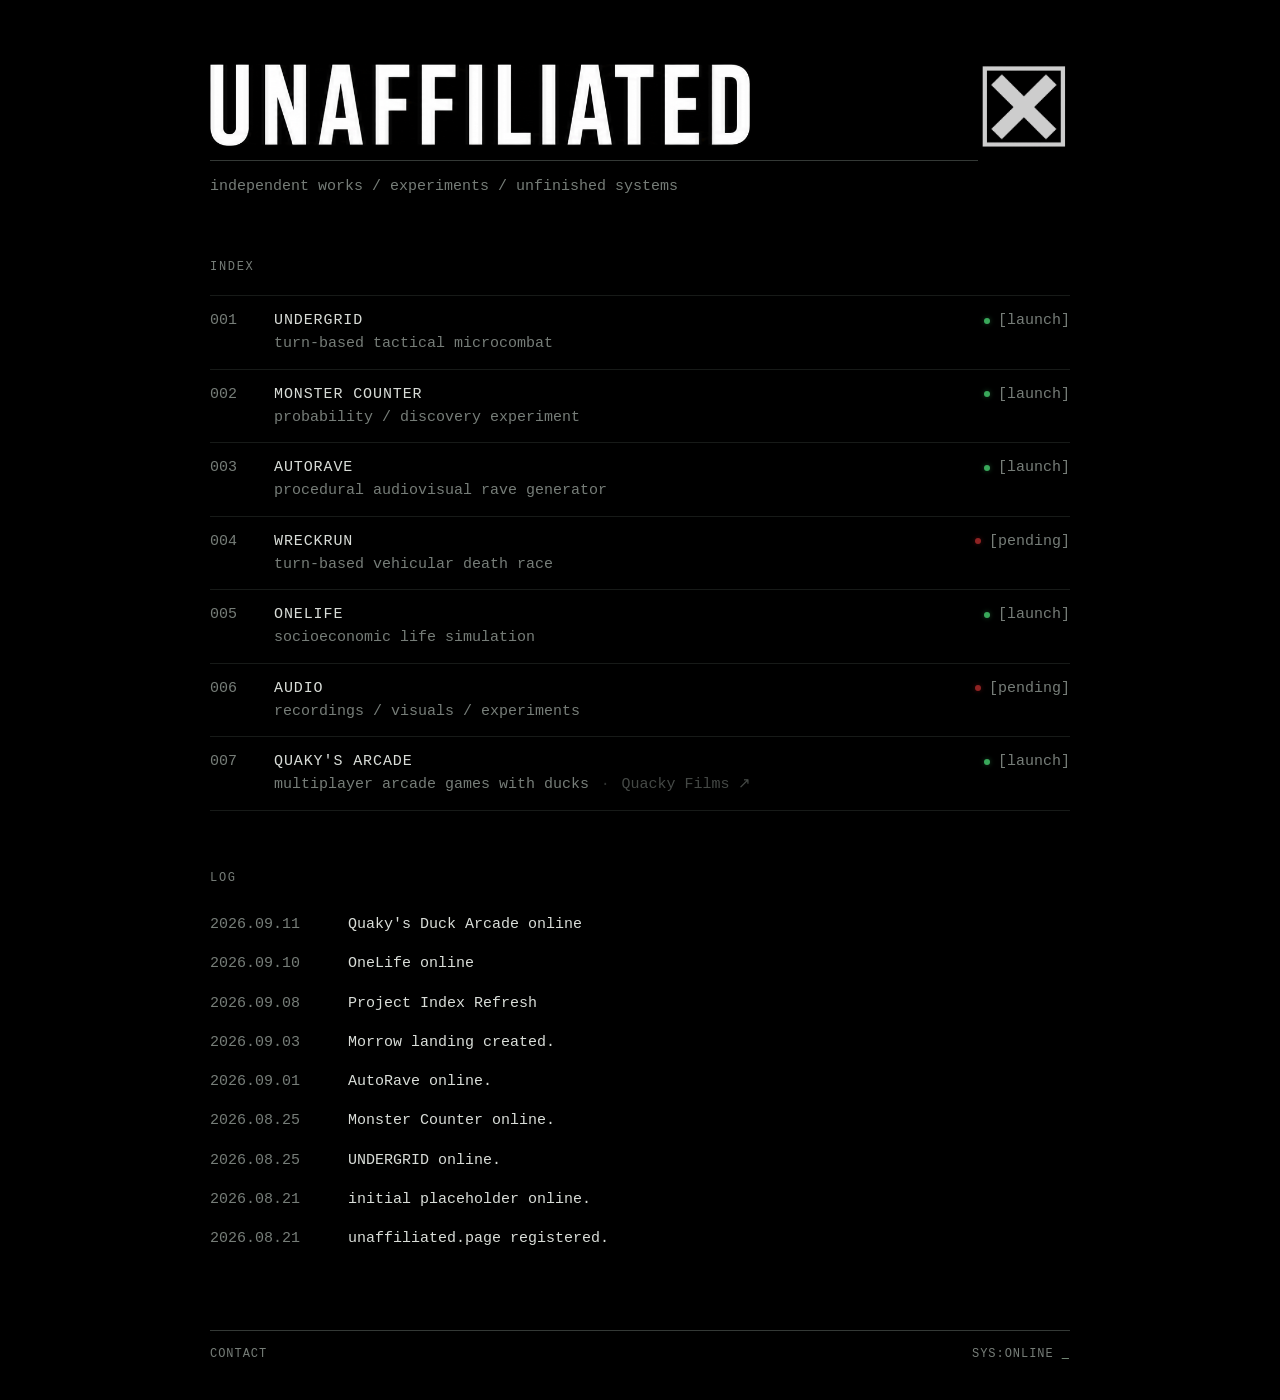
==== index.html @ ff3fe113 "New title font and logo resize" ====
<!doctype html>
<html lang="en">
<head>
  <meta charset="utf-8" />
  <meta name="viewport" content="width=device-width, initial-scale=1" />
  <meta name="theme-color" content="#000000" />
  <meta name="description" content="UNAFFILIATED — independent works, experiments, and unfinished systems." />
  <title>UNAFFILIATED</title>
  <link rel="icon" type="image/png" href="favicon.png" />
  <link rel="stylesheet" href="style.css" />
  <style>
    .quacky-separator {
      opacity: .4;
      margin: 0 .18em;
    }
    .quacky-films-link {
      opacity: .58;
      cursor: pointer;
      white-space: nowrap;
    }
    .quacky-films-link:hover,
    .quacky-films-link:focus-visible {
      opacity: 1;
      text-decoration: underline;
      text-underline-offset: .14em;
      outline: none;
    }

    .brand-logo {
      display: block;
      width: min(540px, calc(100% - 30px));
      height: auto;
      margin: 0;
    }

    @media (max-width: 640px) {
      .brand-logo {
        width: min(360px, calc(100% - 8px));
      }
    }

    @media (min-width: 641px) {
      .masthead .x-mark {
        width: 122px;
        height: 122px;
        top: -18px;
        right: -15px;
      }
    }
  </style>
</head>
<body>
  <main class="shell">
    <header class="masthead">
      <img class="x-mark" src="x-mark.png" alt="" aria-hidden="true" />
      <img class="brand-logo" src="unaffiliated-wordmark.png" alt="UNAFFILIATED" />
      <div class="rule"></div>
      <p class="tagline">independent works / experiments / unfinished systems</p>
    </header>

    <section class="section">
      <div class="section-label">INDEX</div>

      

      <a class="project active" href="https://undergrid.unaffiliated.page" aria-label="Launch Undergrid">
        <span class="project-id">001</span>
        <span class="project-body">
          <span class="project-title">UNDERGRID</span>
          <span class="project-desc">turn-based tactical microcombat</span>
        </span>
        <span class="project-action">[launch]</span>
      </a>

      <a class="project active" href="https://monster-counter.unaffiliated.page" aria-label="Launch Monster Counter">
        <span class="project-id">002</span>
        <span class="project-body">
          <span class="project-title">MONSTER COUNTER</span>
          <span class="project-desc">probability / discovery experiment</span>
        </span>
        <span class="project-action">[launch]</span>
      </a>

      <a class="project active" href="https://autorave.unaffiliated.page" aria-label="Launch AutoRave">
        <span class="project-id">003</span>
        <span class="project-body">
          <span class="project-title">AUTORAVE</span>
          <span class="project-desc">procedural audiovisual rave generator</span>
        </span>
        <span class="project-action">[launch]</span>
      </a>

      <a class="project pending" href="#" aria-label="WreckRun placeholder link">
        <span class="project-id">004</span>
        <span class="project-body">
          <span class="project-title">WRECKRUN</span>
          <span class="project-desc">turn-based vehicular death race</span>
        </span>
        <span class="project-action">[launch]</span>
      </a>

      <a class="project active" href="https://onelife.unaffiliated.page" aria-label="Launch ONE LIFE">
        <span class="project-id">005</span>
        <span class="project-body">
          <span class="project-title">ONELIFE</span>
          <span class="project-desc">socioeconomic life simulation</span>
        </span>
        <span class="project-action">[launch]</span>
      </a>

      <a class="project pending" href="/music/">
        <span class="project-id">006</span>
        <span class="project-body">
          <span class="project-title">AUDIO</span>
          <span class="project-desc">recordings / visuals / experiments</span>
        </span>
        <span class="project-action">[listen]</span>
      </a>

      <a class="project active" href="https://quakys-arcade.unaffiliated.page" aria-label="Launch Quaky's Arcade">
        <span class="project-id">007</span>
        <span class="project-body">
          <span class="project-title">QUAKY'S ARCADE</span>
          <span class="project-desc">multiplayer arcade games with ducks <span class="quacky-separator">·</span> <span class="quacky-films-link" role="link" tabindex="0" data-href="https://www.youtube.com/@Quacky_films">Quacky Films ↗</span></span>
        </span>
        <span class="project-action">[launch]</span>
      </a>
    </section>

    <section class="section log">
      <div class="section-label">LOG</div>

      <article class="log-entry">
        <time datetime="2026-09-11">2026.09.11</time>
        <p>Quaky's Duck Arcade online</p>
      </article>

      <article class="log-entry">
        <time datetime="2026-09-10">2026.09.10</time>
        <p>OneLife online</p>
      </article>
      
      <article class="log-entry">
        <time datetime="2026-09-08">2026.09.08</time>
        <p>Project Index Refresh</p>
      </article>

      <article class="log-entry">
        <time datetime="2026-09-03">2026.09.03</time>
        <p>Morrow landing created.</p>
      </article>

      <article class="log-entry">
        <time datetime="2026-09-01">2026.09.01</time>
        <p>AutoRave online.</p>
      </article>

      <article class="log-entry">
        <time datetime="2026-08-25">2026.08.25</time>
        <p>Monster Counter online.</p>
      </article>

      <article class="log-entry">
        <time datetime="2026-08-25">2026.08.25</time>
        <p>UNDERGRID online.</p>
      </article>

      <article class="log-entry">
        <time datetime="2026-08-21">2026.08.21</time>
        <p>initial placeholder online.</p>
      </article>

      <article class="log-entry">
        <time datetime="2026-08-21">2026.08.21</time>
        <p>unaffiliated.page registered.</p>
      </article>
    </section>

    <footer>
      <div class="rule"></div>
      <div class="footer-row">
        <a href="contact.html">CONTACT</a>
        <span class="status">SYS:ONLINE <span class="cursor" aria-hidden="true">_</span></span>
      </div>
    </footer>
  </main>

  <script src="script.js"></script>
  <script>
    document.querySelectorAll('.quacky-films-link').forEach(function (link) {
      function openQuackyFilms(event) {
        event.preventDefault();
        event.stopPropagation();
        window.open(link.dataset.href, '_blank', 'noopener,noreferrer');
      }
      link.addEventListener('click', openQuackyFilms);
      link.addEventListener('keydown', function (event) {
        if (event.key === 'Enter' || event.key === ' ') openQuackyFilms(event);
      });
    });
  </script>

</body>
</html>
---- style.css ----
:root {
  --bg: #000;
  --fg: #d9ddd8;
  --muted: #767d78;
  --dim: #343936;
  --accent: #b9d8bd;
  --max-width: 860px;
}

* {
  box-sizing: border-box;
}

html {
  background: var(--bg);
  color-scheme: dark;
}

body {
  margin: 0;
  min-height: 100vh;
  background: var(--bg);
  color: var(--fg);
  font-family: "Courier New", Courier, monospace;
  font-size: 15px;
  line-height: 1.55;
  -webkit-font-smoothing: antialiased;
  text-rendering: optimizeLegibility;
}

.shell {
  width: min(calc(100% - 40px), var(--max-width));
  margin: 0 auto;
  padding: 64px 0 36px;
}

.masthead {
  position: relative;
  margin-bottom: 60px;
  padding-right: 92px;
}

.x-mark {
  position: absolute;
  top: -30px;
  right: -15px;
  width: 100px;
  height: 100px;
  object-fit: contain;
  opacity: 0.82;
}

.brand {
  font-size: clamp(32px, 4vw, 48px);
  line-height: 1;
  letter-spacing: 0.16em;
  font-weight: 700;
}

.rule {
  height: 1px;
  background: var(--dim);
  margin: 14px 0;
}

.tagline {
  margin: 0;
  color: var(--muted);
  max-width: 620px;
}

.section {
  margin: 0 0 58px;
}

.section-label {
  color: var(--muted);
  letter-spacing: 0.14em;
  font-size: 12px;
  margin-bottom: 18px;
}

.project {
  display: grid;
  grid-template-columns: 48px 1fr auto;
  gap: 16px;
  align-items: start;
  padding: 13px 0;
  border-top: 1px solid #171a18;
  color: inherit;
  text-decoration: none;
  transition: color 120ms ease, padding-left 120ms ease;
}

.project:last-child {
  border-bottom: 1px solid #171a18;
}

.project:hover,
.project:focus-visible {
  color: var(--accent);
  padding-left: 4px;
  outline: none;
}

.project-id {
  color: var(--muted);
}

.project-body {
  display: flex;
  flex-direction: column;
  min-width: 0;
}

.project-title {
  letter-spacing: 0.06em;
}

.project-desc {
  color: var(--muted);
}

.project-action {
  color: var(--muted);
  white-space: nowrap;
}

.project:hover .project-action,
.project:focus-visible .project-action {
  color: var(--accent);
}

.log-entry {
  display: grid;
  grid-template-columns: 120px 1fr;
  gap: 18px;
  padding: 8px 0;
}

.log-entry time {
  color: var(--muted);
}

.log-entry p {
  margin: 0;
}

footer {
  margin-top: 72px;
}

.footer-row {
  display: flex;
  gap: 24px;
  flex-wrap: wrap;
  align-items: center;
  color: var(--muted);
  font-size: 12px;
  letter-spacing: 0.08em;
}

.status {
  margin-left: auto;
}

.cursor {
  display: inline-block;
  color: var(--accent);
  animation: blink 1.05s steps(1) infinite;
}

@keyframes blink {
  0%, 48% { opacity: 1; }
  49%, 100% { opacity: 0; }
}

@media (max-width: 640px) {
  body {
    font-size: 14px;
  }

  .shell {
    width: min(calc(100% - 28px), var(--max-width));
    padding-top: 36px;
  }

  .masthead {
    margin-bottom: 44px;
    padding-right: 62px;
  }

  .x-mark {
    top: -2px;
    width: 44px;
    height: 44px;
    opacity: 0.82;
  }

  .project {
    grid-template-columns: 38px 1fr;
  }

  .project-action {
    grid-column: 2;
    margin-top: -3px;
  }

  .log-entry {
    grid-template-columns: 1fr;
    gap: 0;
    padding: 10px 0;
  }

  .status {
    width: 100%;
    margin-left: 0;
    margin-top: 8px;
  }
}

@media (prefers-reduced-motion: reduce) {
  .project {
    transition: none;
  }

  .cursor {
    animation: none;
  }
}

/* UNAFFILIATED contact page */
.footer-row a {
  color: inherit;
  text-decoration: none;
}

.footer-row a:hover,
.footer-row a:focus-visible {
  color: var(--accent);
  outline: none;
}

.contact-section {
  min-height: 260px;
}

.contact-copy {
  margin: 0 0 22px;
  color: var(--muted);
}

.contact-address-wrap {
  margin: 0;
}

.contact-address {
  color: var(--fg);
  text-decoration: none;
  letter-spacing: 0.04em;
}

.contact-address:hover,
.contact-address:focus-visible {
  color: var(--accent);
  outline: none;
}
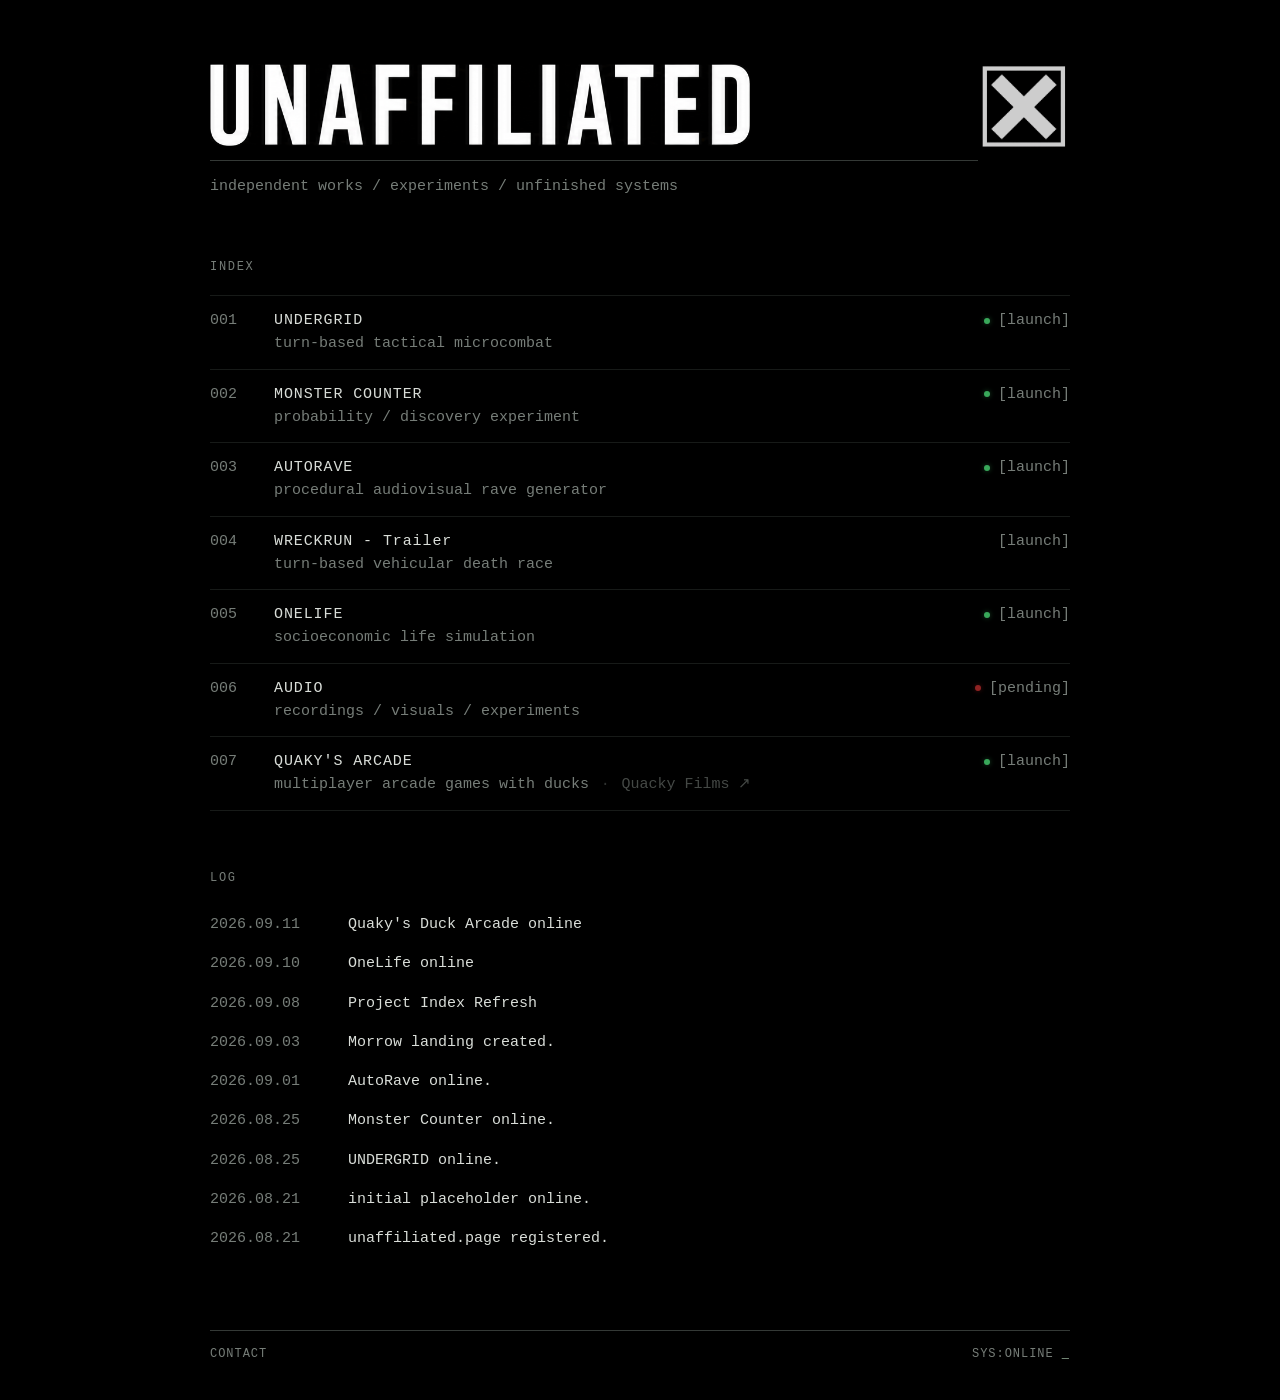
==== commit 270188ec: "launch Wreckrun -trailer" ====
--- a/index.html
+++ b/index.html
@@ -48,6 +48,15 @@
       }
     }
   </style>
+
+  <!-- Vercel Web Analytics -->
+  <script>
+    window.va = window.va || function () {
+      (window.vaq = window.vaq || []).push(arguments);
+    };
+  </script>
+  <script defer src="/_vercel/insights/script.js"></script>
+
 </head>
 <body>
   <main class="shell">
@@ -90,10 +99,10 @@
         <span class="project-action">[launch]</span>
       </a>
 
-      <a class="project pending" href="#" aria-label="WreckRun placeholder link">
+      <a class="project" href="https://wreckrun.unaffiliated.page">
         <span class="project-id">004</span>
         <span class="project-body">
-          <span class="project-title">WRECKRUN</span>
+          <span class="project-title">WRECKRUN - Trailer</span>
           <span class="project-desc">turn-based vehicular death race</span>
         </span>
         <span class="project-action">[launch]</span>
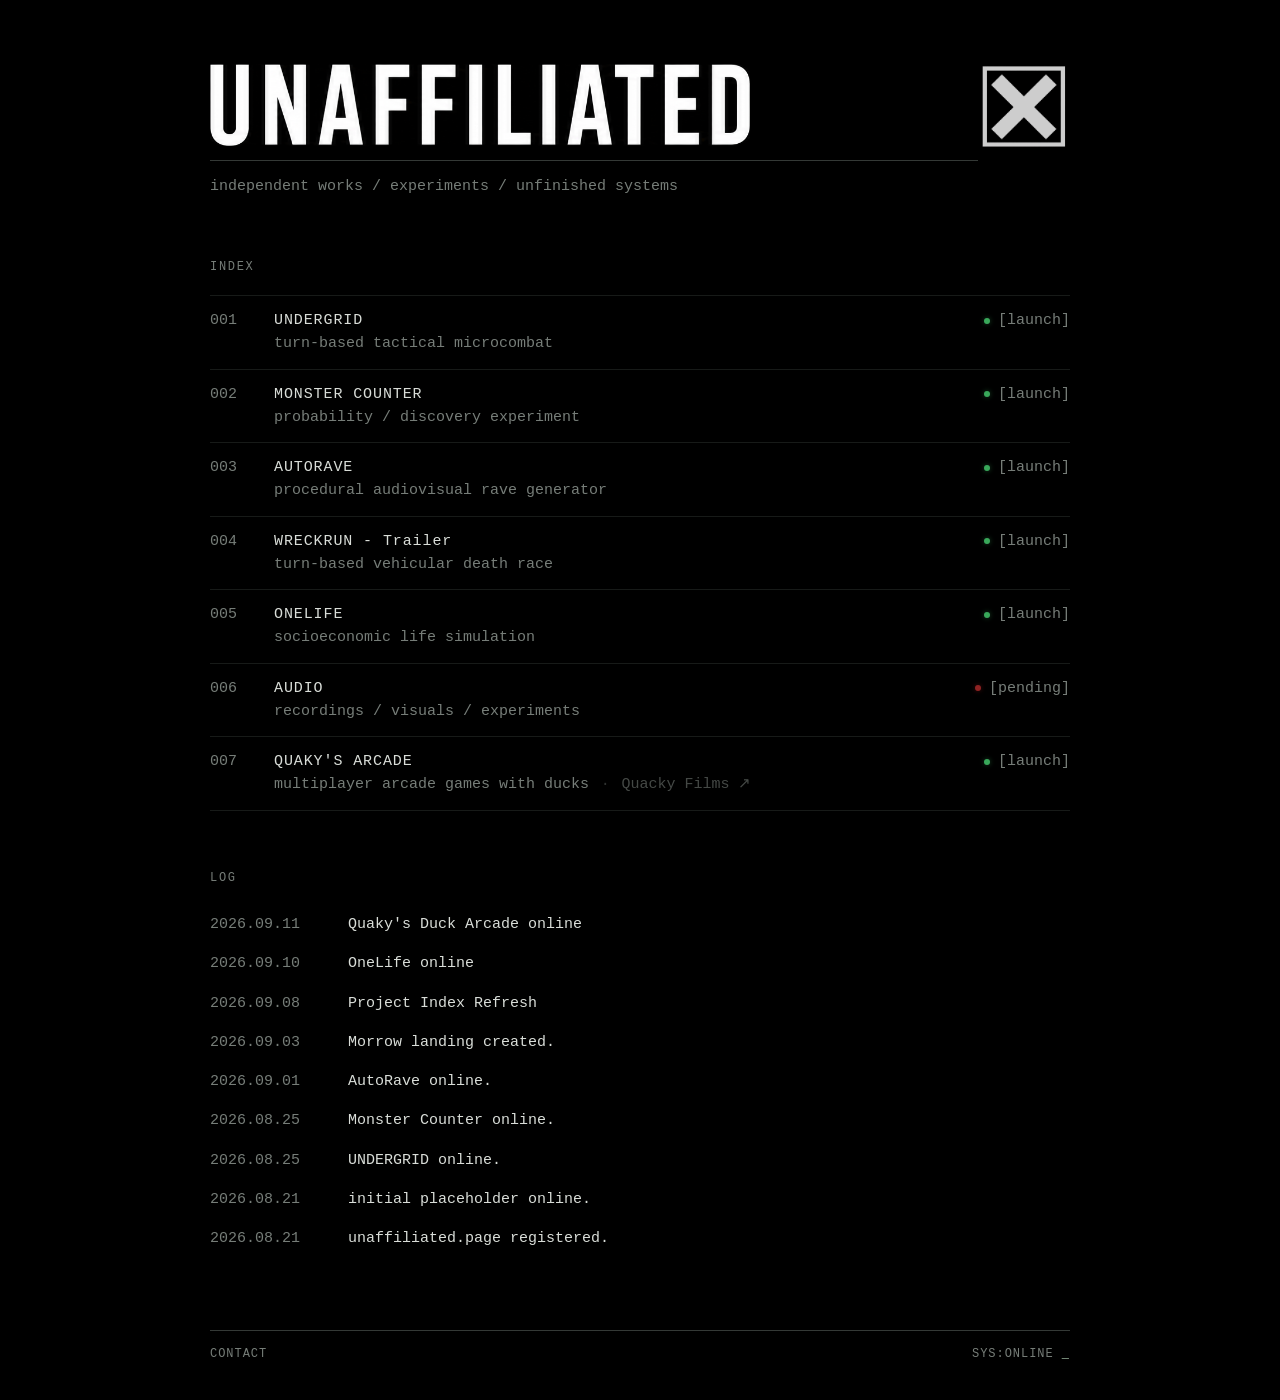
==== commit c7d8ae7c: "Update homepage" ====
--- a/index.html
+++ b/index.html
@@ -99,7 +99,7 @@
         <span class="project-action">[launch]</span>
       </a>
 
-      <a class="project" href="https://wreckrun.unaffiliated.page">
+      <a class="project active" href="https://wreckrun.unaffiliated.page">
         <span class="project-id">004</span>
         <span class="project-body">
           <span class="project-title">WRECKRUN - Trailer</span>
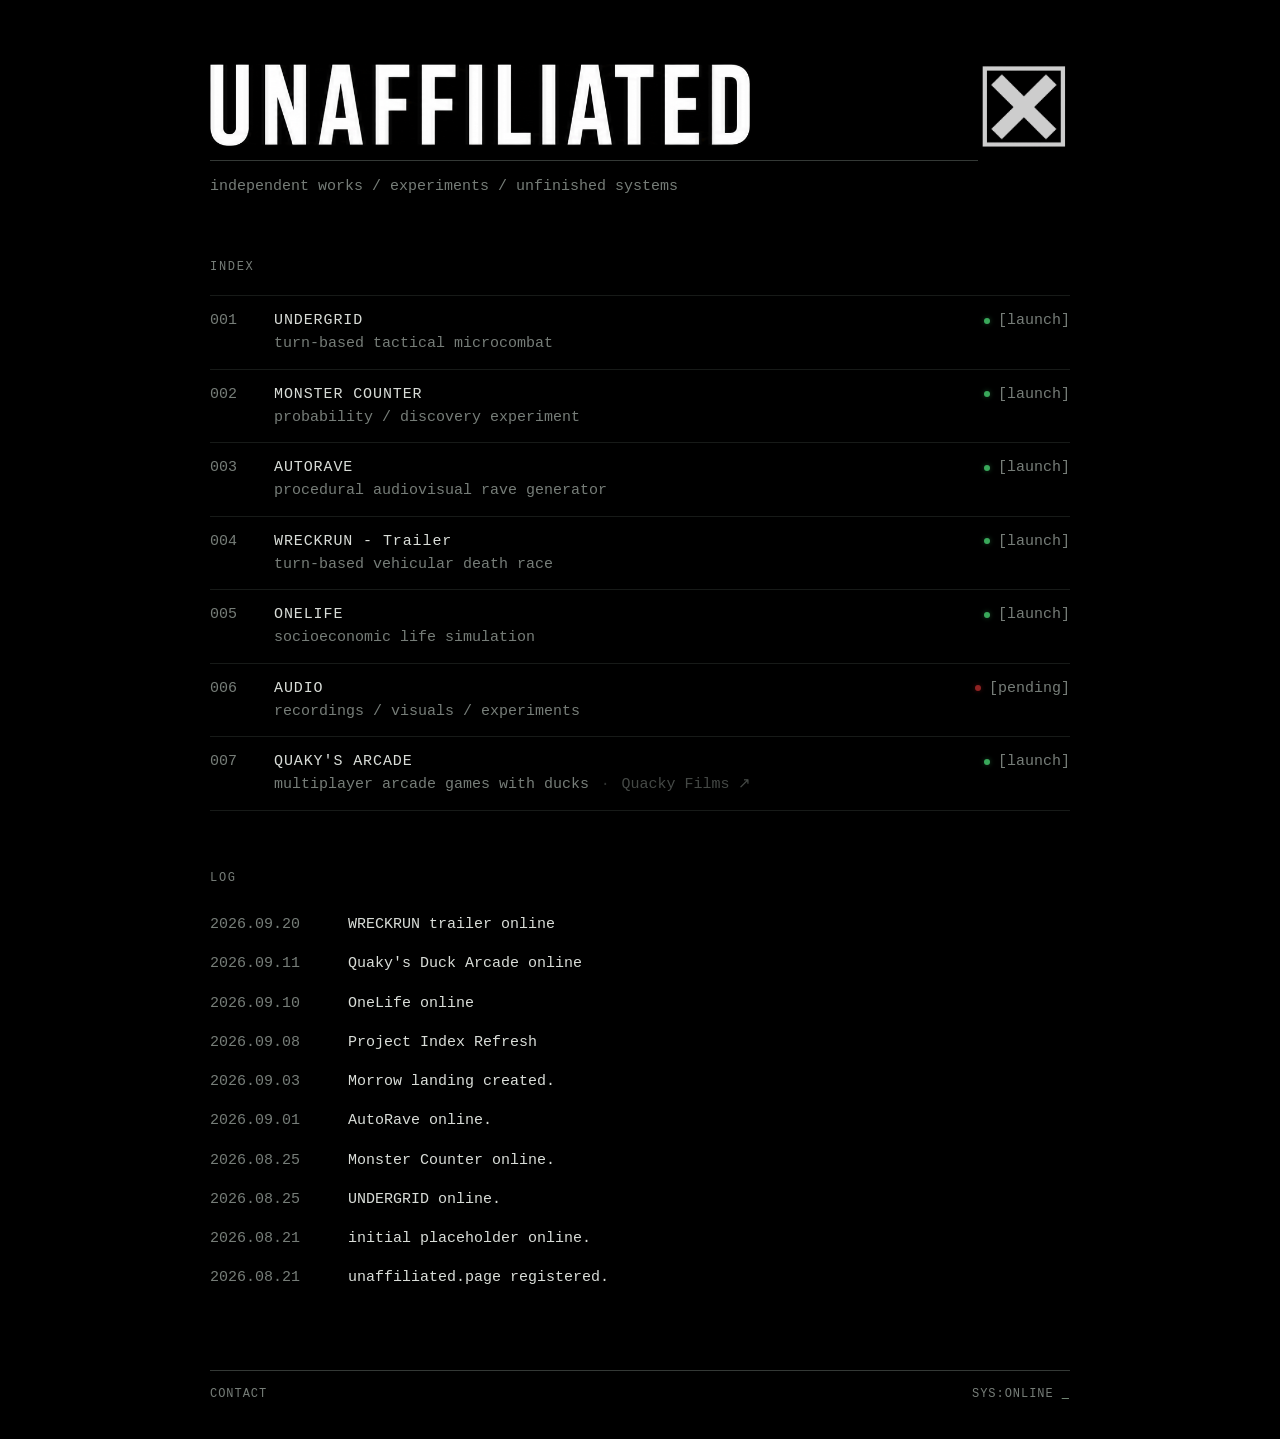
==== commit 456c6495: "wreckrun trailer log entry" ====
--- a/index.html
+++ b/index.html
@@ -140,6 +140,11 @@
       <div class="section-label">LOG</div>
 
       <article class="log-entry">
+        <time datetime="2026-09-20">2026.09.20</time>
+        <p>WRECKRUN trailer online</p>
+      </article>
+      
+      <article class="log-entry">
         <time datetime="2026-09-11">2026.09.11</time>
         <p>Quaky's Duck Arcade online</p>
       </article>
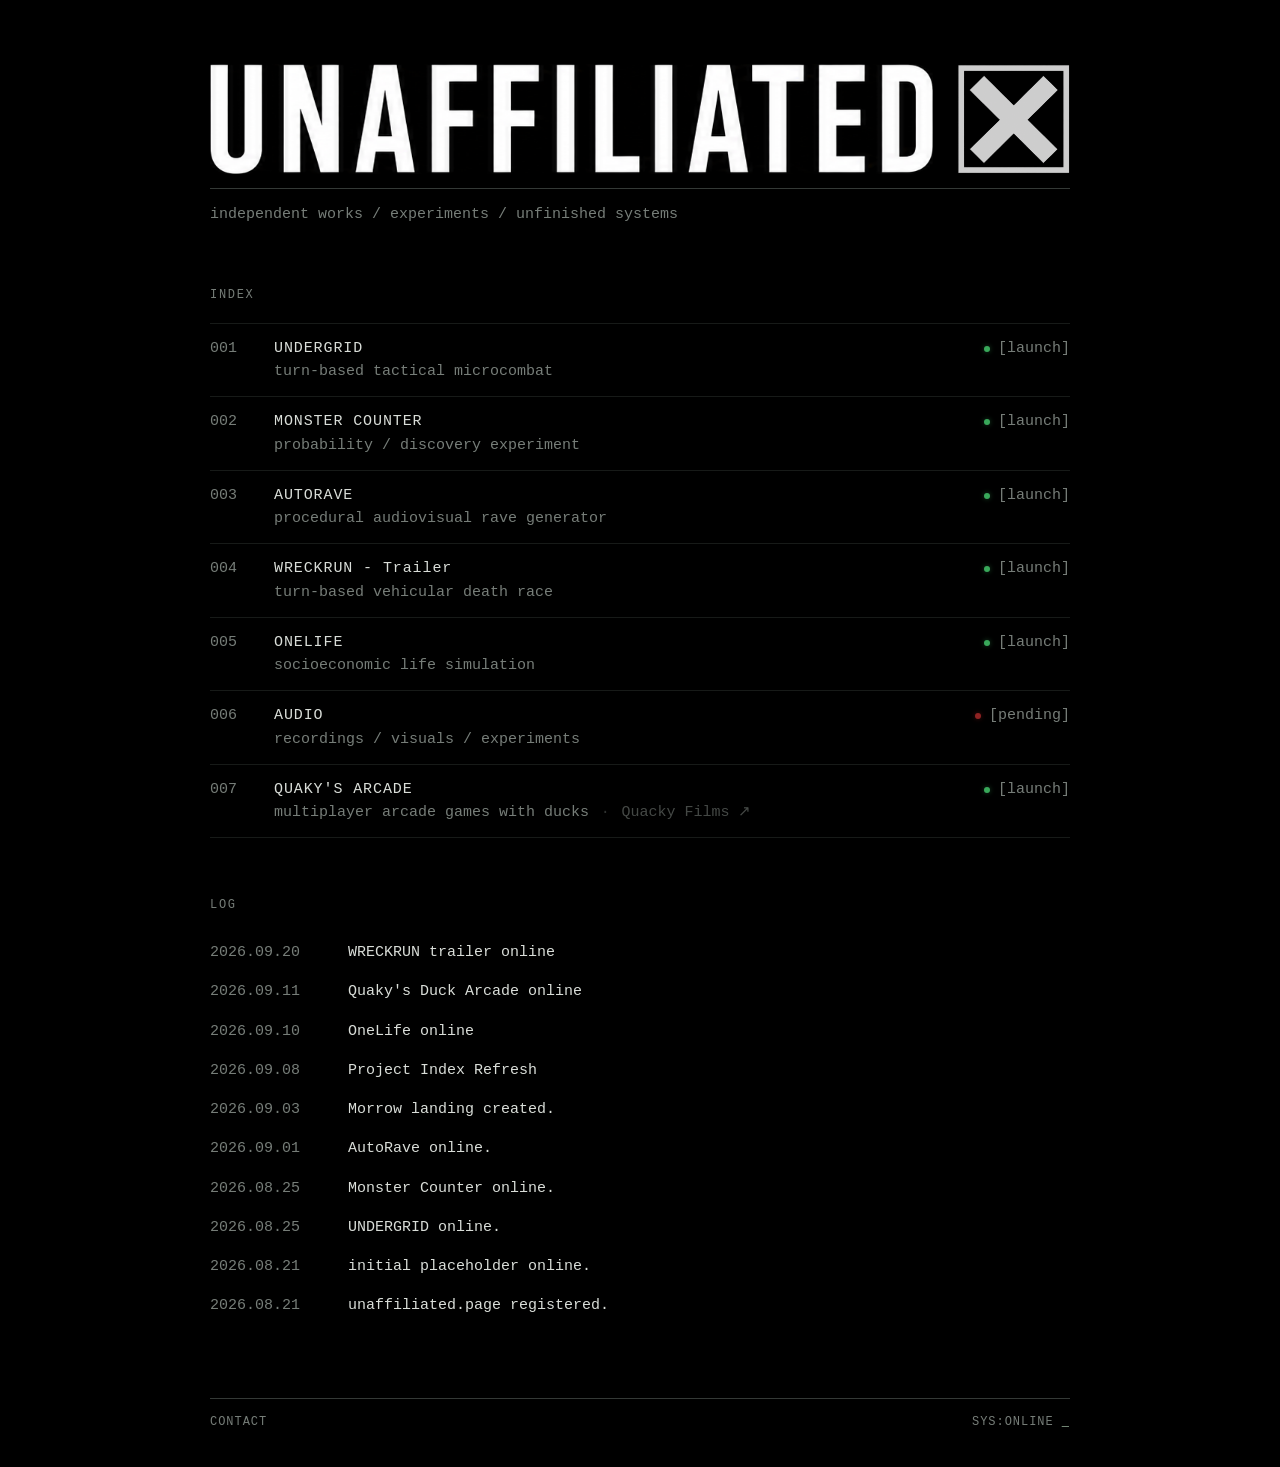
==== commit 4b5ce691: "Fix responsive X logo" ====
--- a/index.html
+++ b/index.html
@@ -26,26 +26,37 @@
       outline: none;
     }
 
-    .brand-logo {
+    /* One responsive horizontal logo lockup.
+       The X artwork is tightly cropped in x-mark-header.png.
+       Grid proportions match the two image aspect ratios, so the
+       visible X and UNAFFILIATED wordmark always render at equal height. */
+    .masthead {
+      padding-right: 0;
+    }
+
+    .brand-row {
+      display: grid;
+      grid-template-columns: 6.4279fr 1fr;
+      align-items: center;
+      gap: clamp(12px, 2.5vw, 24px);
+      width: 100%;
+    }
+
+    .brand-logo,
+    .masthead .x-mark {
+      position: static;
       display: block;
-      width: min(540px, calc(100% - 30px));
+      width: 100%;
       height: auto;
+      max-width: none;
       margin: 0;
     }
 
-    @media (max-width: 640px) {
-      .brand-logo {
-        width: min(360px, calc(100% - 8px));
-      }
-    }
-
-    @media (min-width: 641px) {
-      .masthead .x-mark {
-        width: 122px;
-        height: 122px;
-        top: -18px;
-        right: -15px;
-      }
+    .masthead .x-mark {
+      top: auto;
+      right: auto;
+      object-fit: contain;
+      opacity: 0.82;
     }
   </style>
 
@@ -61,8 +72,10 @@
 <body>
   <main class="shell">
     <header class="masthead">
-      <img class="x-mark" src="x-mark.png" alt="" aria-hidden="true" />
-      <img class="brand-logo" src="unaffiliated-wordmark.png" alt="UNAFFILIATED" />
+      <div class="brand-row">
+        <img class="brand-logo" src="unaffiliated-wordmark.png" alt="UNAFFILIATED" />
+        <img class="x-mark" src="x-mark-header.png" alt="" aria-hidden="true" />
+      </div>
       <div class="rule"></div>
       <p class="tagline">independent works / experiments / unfinished systems</p>
     </header>
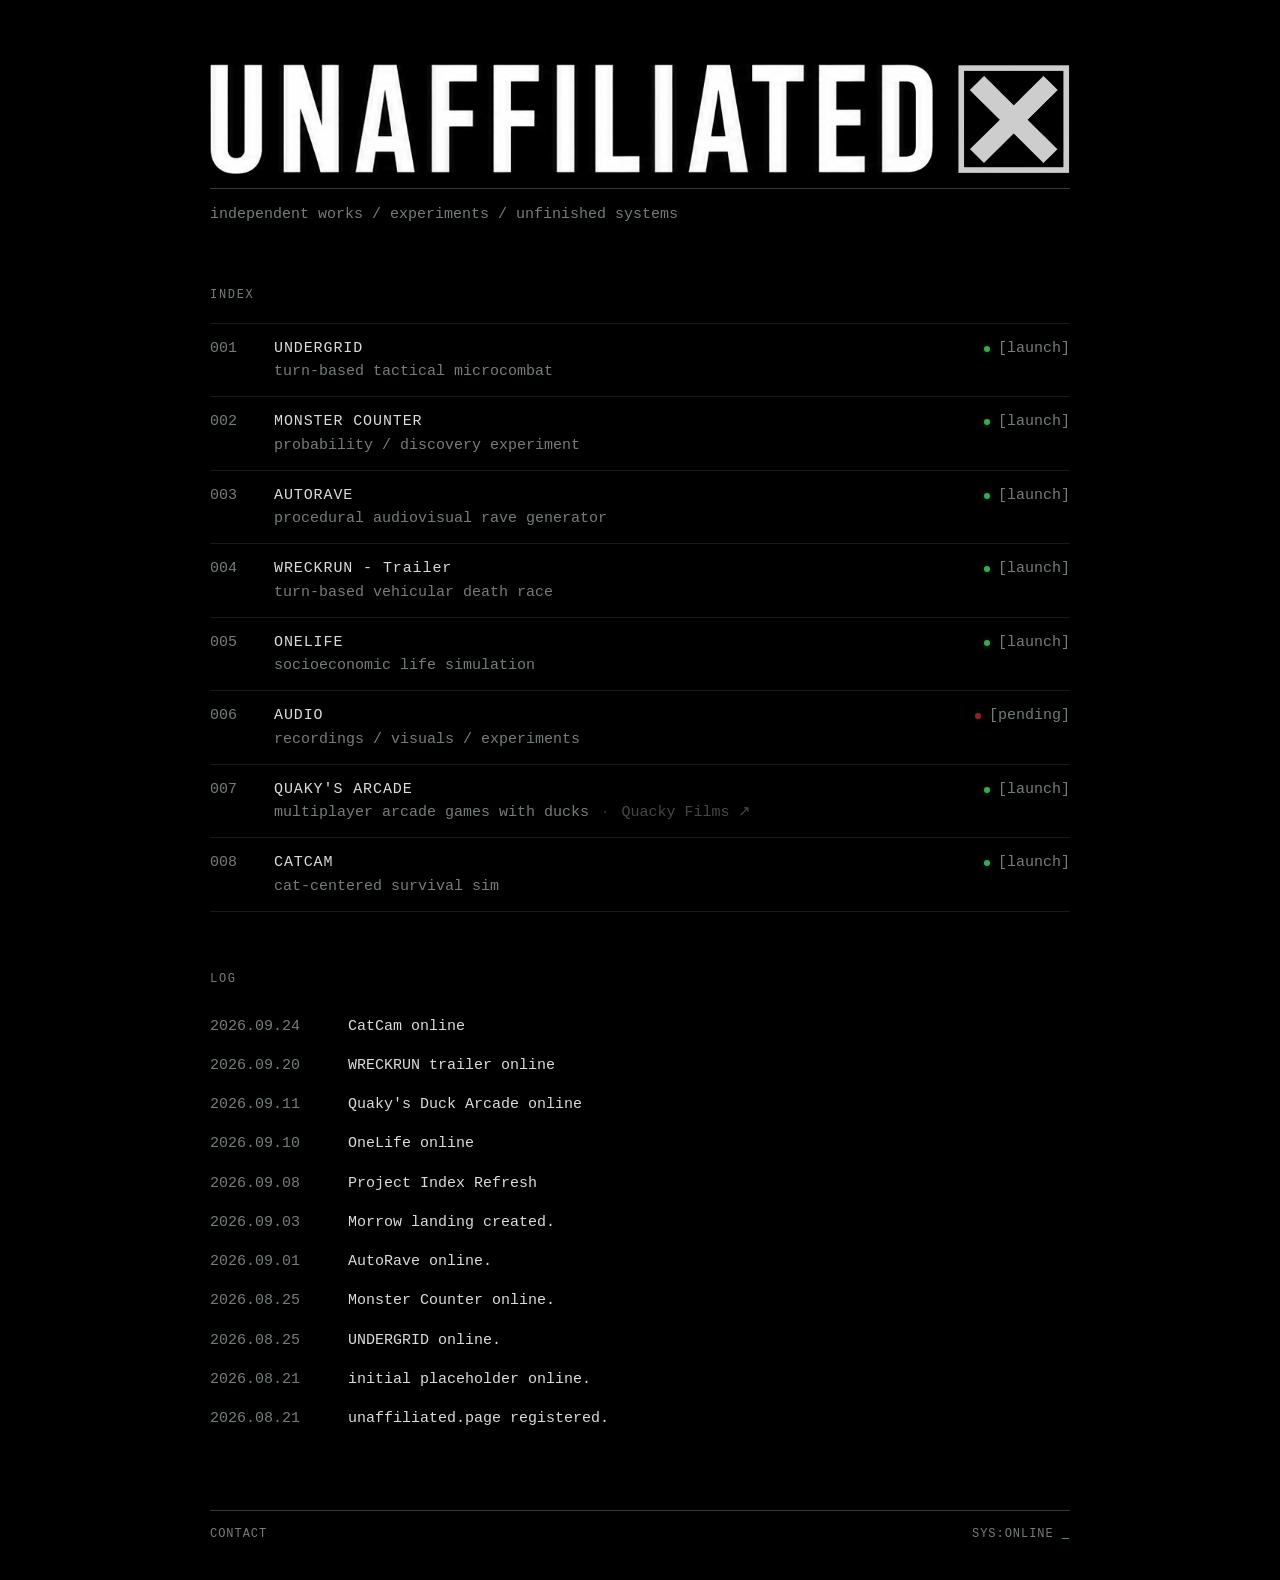
==== commit 014b792b: "Add CATCAM to project index" ====
--- a/index.html
+++ b/index.html
@@ -147,10 +147,24 @@
         </span>
         <span class="project-action">[launch]</span>
       </a>
+
+      <a class="project active" href="https://catcam.unaffiliated.page" aria-label="Launch CATCAM">
+        <span class="project-id">008</span>
+        <span class="project-body">
+          <span class="project-title">CATCAM</span>
+          <span class="project-desc">cat-centered survival sim</span>
+        </span>
+        <span class="project-action">[launch]</span>
+      </a>
     </section>
 
     <section class="section log">
       <div class="section-label">LOG</div>
+
+      <article class="log-entry">
+        <time datetime="2026-09-24">2026.09.24</time>
+        <p>CatCam online</p>
+      </article>
 
       <article class="log-entry">
         <time datetime="2026-09-20">2026.09.20</time>
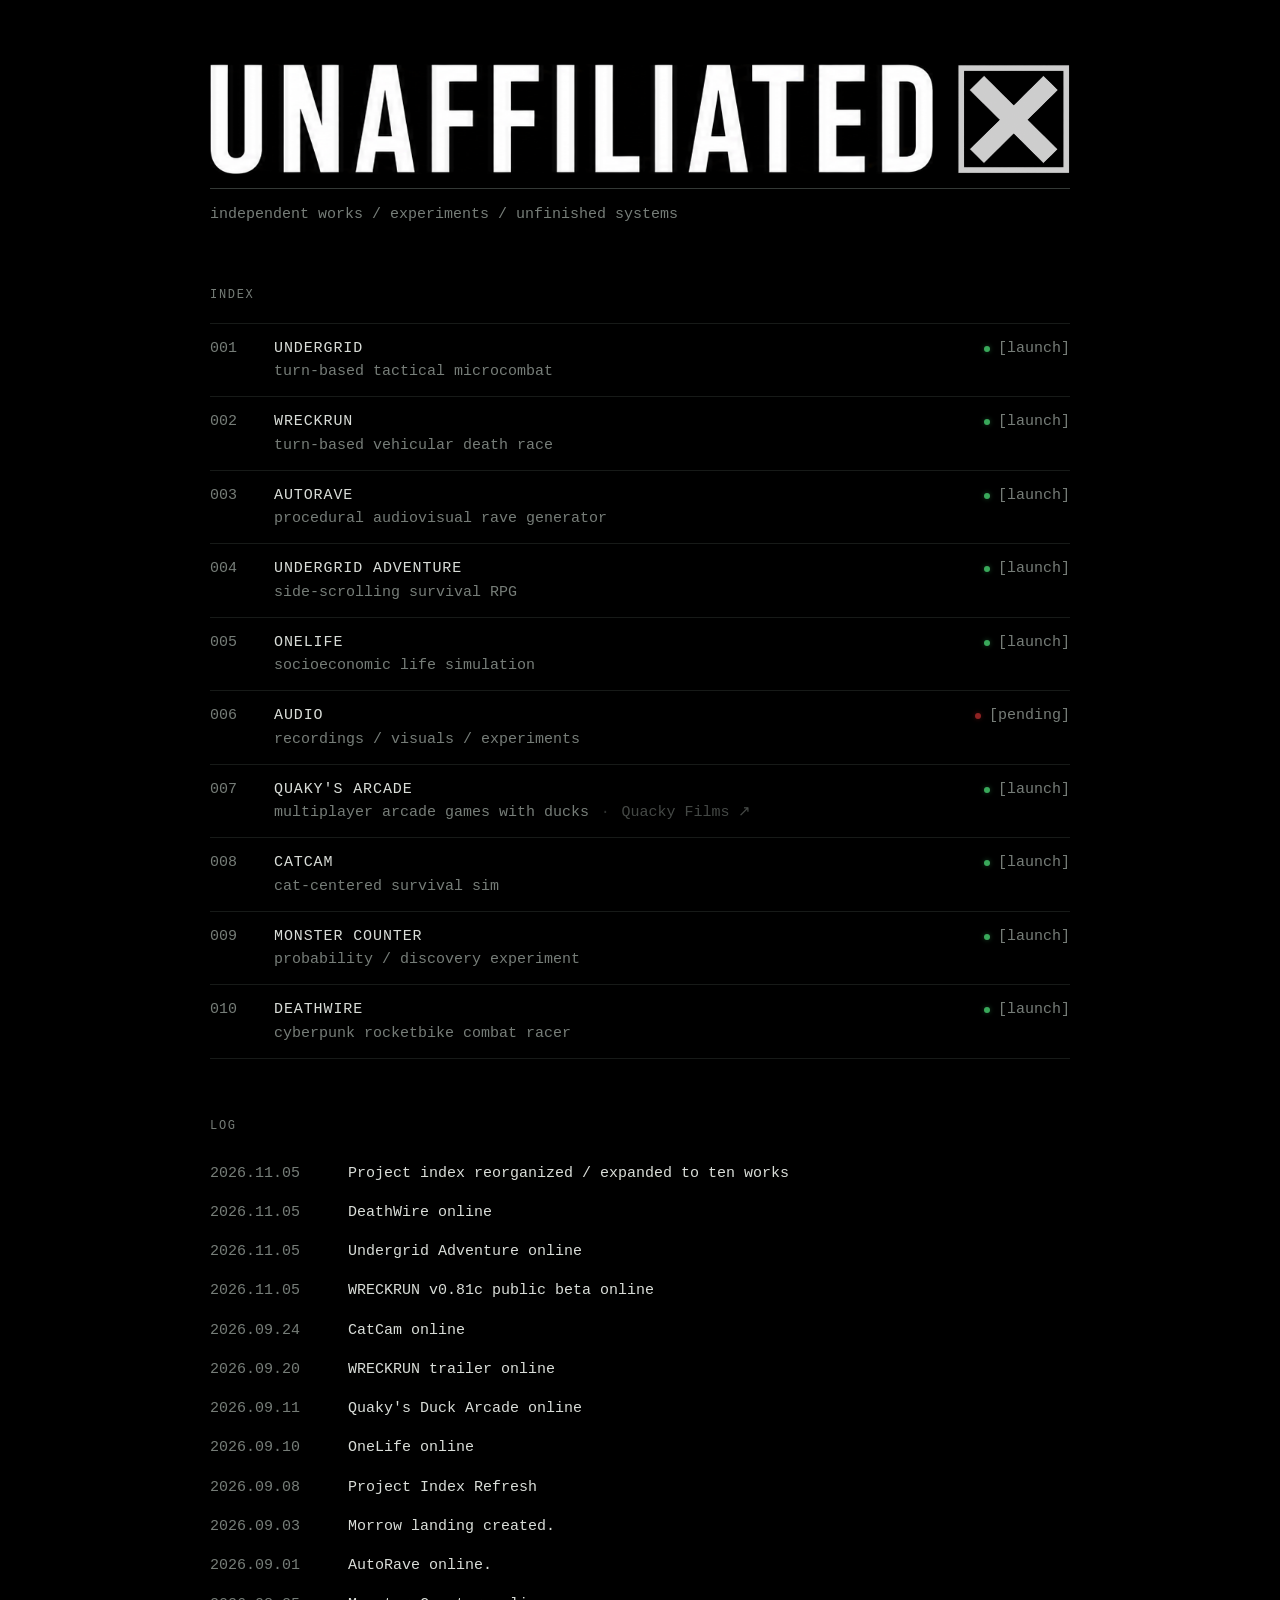
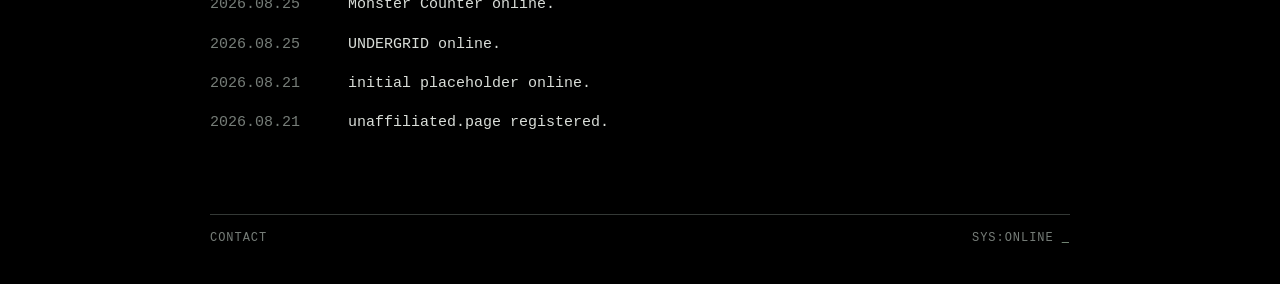
==== commit e914d823: "Add files via upload" ====
--- a/index.html
+++ b/index.html
@@ -83,7 +83,7 @@
     <section class="section">
       <div class="section-label">INDEX</div>
 
-      
+
 
       <a class="project active" href="https://undergrid.unaffiliated.page" aria-label="Launch Undergrid">
         <span class="project-id">001</span>
@@ -94,8 +94,71 @@
         <span class="project-action">[launch]</span>
       </a>
 
+      <a class="project active" href="https://wreckrun.unaffiliated.page" aria-label="Launch WreckRun">
+        <span class="project-id">002</span>
+        <span class="project-body">
+          <span class="project-title">WRECKRUN</span>
+          <span class="project-desc">turn-based vehicular death race</span>
+        </span>
+        <span class="project-action">[launch]</span>
+      </a>
+
+      <a class="project active" href="https://autorave.unaffiliated.page" aria-label="Launch AutoRave">
+        <span class="project-id">003</span>
+        <span class="project-body">
+          <span class="project-title">AUTORAVE</span>
+          <span class="project-desc">procedural audiovisual rave generator</span>
+        </span>
+        <span class="project-action">[launch]</span>
+      </a>
+
+      <a class="project active" href="https://undergrid-adventure.unaffiliated.page" aria-label="Launch Undergrid Adventure">
+        <span class="project-id">004</span>
+        <span class="project-body">
+          <span class="project-title">UNDERGRID ADVENTURE</span>
+          <span class="project-desc">side-scrolling survival RPG</span>
+        </span>
+        <span class="project-action">[launch]</span>
+      </a>
+
+      <a class="project active" href="https://onelife.unaffiliated.page" aria-label="Launch ONE LIFE">
+        <span class="project-id">005</span>
+        <span class="project-body">
+          <span class="project-title">ONELIFE</span>
+          <span class="project-desc">socioeconomic life simulation</span>
+        </span>
+        <span class="project-action">[launch]</span>
+      </a>
+
+      <a class="project pending" href="/music/">
+        <span class="project-id">006</span>
+        <span class="project-body">
+          <span class="project-title">AUDIO</span>
+          <span class="project-desc">recordings / visuals / experiments</span>
+        </span>
+        <span class="project-action">[listen]</span>
+      </a>
+
+      <a class="project active" href="https://quakys-arcade.unaffiliated.page" aria-label="Launch Quaky's Arcade">
+        <span class="project-id">007</span>
+        <span class="project-body">
+          <span class="project-title">QUAKY'S ARCADE</span>
+          <span class="project-desc">multiplayer arcade games with ducks <span class="quacky-separator">·</span> <span class="quacky-films-link" role="link" tabindex="0" data-href="https://www.youtube.com/@Quacky_films">Quacky Films ↗</span></span>
+        </span>
+        <span class="project-action">[launch]</span>
+      </a>
+
+      <a class="project active" href="https://catcam.unaffiliated.page" aria-label="Launch CATCAM">
+        <span class="project-id">008</span>
+        <span class="project-body">
+          <span class="project-title">CATCAM</span>
+          <span class="project-desc">cat-centered survival sim</span>
+        </span>
+        <span class="project-action">[launch]</span>
+      </a>
+
       <a class="project active" href="https://monster-counter.unaffiliated.page" aria-label="Launch Monster Counter">
-        <span class="project-id">002</span>
+        <span class="project-id">009</span>
         <span class="project-body">
           <span class="project-title">MONSTER COUNTER</span>
           <span class="project-desc">probability / discovery experiment</span>
@@ -103,56 +166,11 @@
         <span class="project-action">[launch]</span>
       </a>
 
-      <a class="project active" href="https://autorave.unaffiliated.page" aria-label="Launch AutoRave">
-        <span class="project-id">003</span>
-        <span class="project-body">
-          <span class="project-title">AUTORAVE</span>
-          <span class="project-desc">procedural audiovisual rave generator</span>
-        </span>
-        <span class="project-action">[launch]</span>
-      </a>
-
-      <a class="project active" href="https://wreckrun.unaffiliated.page">
-        <span class="project-id">004</span>
-        <span class="project-body">
-          <span class="project-title">WRECKRUN - Trailer</span>
-          <span class="project-desc">turn-based vehicular death race</span>
-        </span>
-        <span class="project-action">[launch]</span>
-      </a>
-
-      <a class="project active" href="https://onelife.unaffiliated.page" aria-label="Launch ONE LIFE">
-        <span class="project-id">005</span>
-        <span class="project-body">
-          <span class="project-title">ONELIFE</span>
-          <span class="project-desc">socioeconomic life simulation</span>
-        </span>
-        <span class="project-action">[launch]</span>
-      </a>
-
-      <a class="project pending" href="/music/">
-        <span class="project-id">006</span>
-        <span class="project-body">
-          <span class="project-title">AUDIO</span>
-          <span class="project-desc">recordings / visuals / experiments</span>
-        </span>
-        <span class="project-action">[listen]</span>
-      </a>
-
-      <a class="project active" href="https://quakys-arcade.unaffiliated.page" aria-label="Launch Quaky's Arcade">
-        <span class="project-id">007</span>
-        <span class="project-body">
-          <span class="project-title">QUAKY'S ARCADE</span>
-          <span class="project-desc">multiplayer arcade games with ducks <span class="quacky-separator">·</span> <span class="quacky-films-link" role="link" tabindex="0" data-href="https://www.youtube.com/@Quacky_films">Quacky Films ↗</span></span>
-        </span>
-        <span class="project-action">[launch]</span>
-      </a>
-
-      <a class="project active" href="https://catcam.unaffiliated.page" aria-label="Launch CATCAM">
-        <span class="project-id">008</span>
-        <span class="project-body">
-          <span class="project-title">CATCAM</span>
-          <span class="project-desc">cat-centered survival sim</span>
+      <a class="project active" href="https://deathwire.unaffiliated.page" aria-label="Launch DeathWire">
+        <span class="project-id">010</span>
+        <span class="project-body">
+          <span class="project-title">DEATHWIRE</span>
+          <span class="project-desc">cyberpunk rocketbike combat racer</span>
         </span>
         <span class="project-action">[launch]</span>
       </a>
@@ -162,6 +180,26 @@
       <div class="section-label">LOG</div>
 
       <article class="log-entry">
+        <time datetime="2026-11-05">2026.11.05</time>
+        <p>Project index reorganized / expanded to ten works</p>
+      </article>
+
+      <article class="log-entry">
+        <time datetime="2026-11-05">2026.11.05</time>
+        <p>DeathWire online</p>
+      </article>
+
+      <article class="log-entry">
+        <time datetime="2026-11-05">2026.11.05</time>
+        <p>Undergrid Adventure online</p>
+      </article>
+
+      <article class="log-entry">
+        <time datetime="2026-11-05">2026.11.05</time>
+        <p>WRECKRUN v0.81c public beta online</p>
+      </article>
+
+      <article class="log-entry">
         <time datetime="2026-09-24">2026.09.24</time>
         <p>CatCam online</p>
       </article>
@@ -170,7 +208,7 @@
         <time datetime="2026-09-20">2026.09.20</time>
         <p>WRECKRUN trailer online</p>
       </article>
-      
+
       <article class="log-entry">
         <time datetime="2026-09-11">2026.09.11</time>
         <p>Quaky's Duck Arcade online</p>
@@ -180,7 +218,7 @@
         <time datetime="2026-09-10">2026.09.10</time>
         <p>OneLife online</p>
       </article>
-      
+
       <article class="log-entry">
         <time datetime="2026-09-08">2026.09.08</time>
         <p>Project Index Refresh</p>
